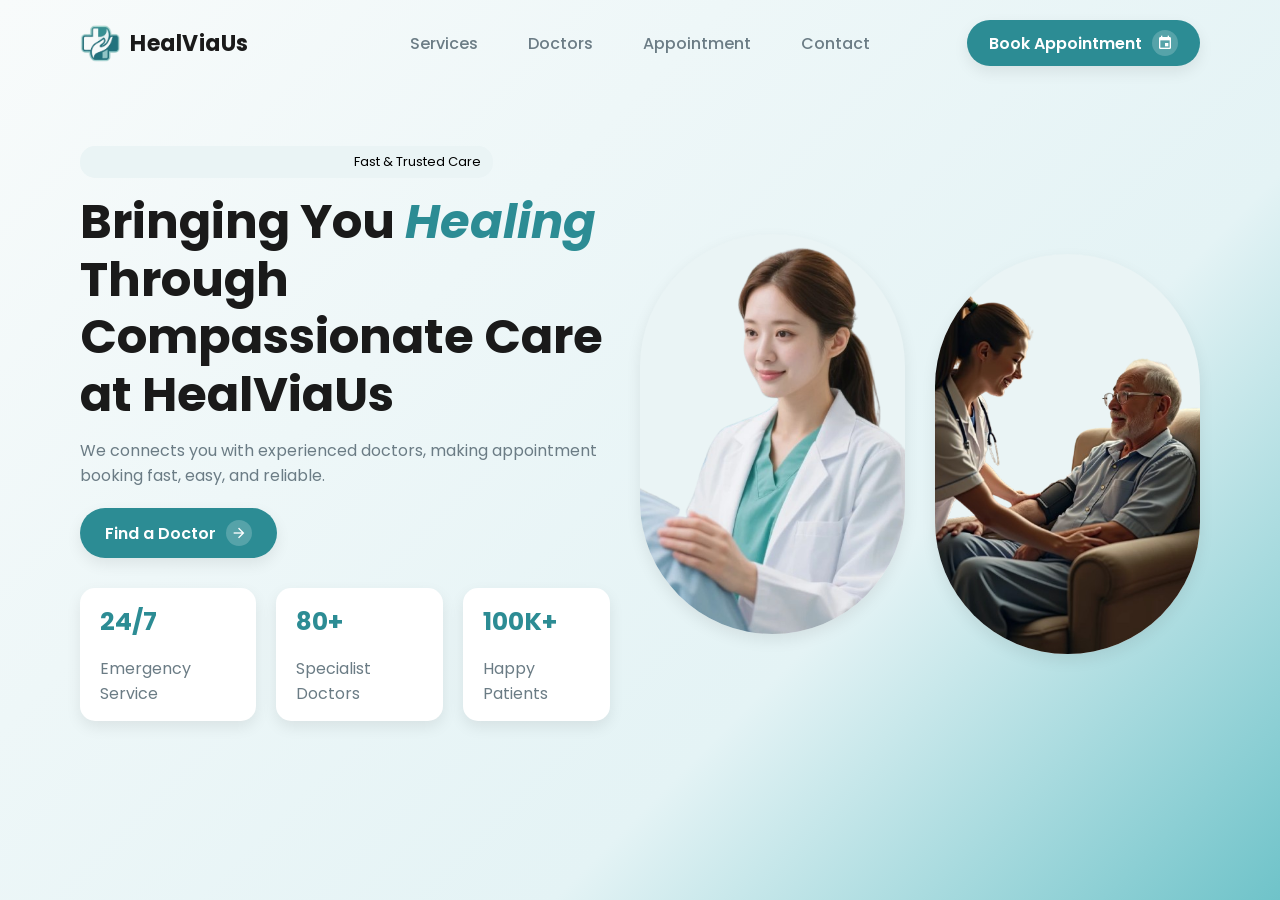
==== html/index.html @ 27df960b "First commit after hero section" ====
<!DOCTYPE html>
<html lang="en">
<head>
    <meta charset="UTF-8">
    <meta name="viewport" content="width=device-width, initial-scale=1.0">
    <title>HealViaUs</title>

    <!-- Google Fonts -->
    <link href="https://fonts.googleapis.com/css2?family=Poppins:wght@300;400;500;600;700&display=swap" rel="stylesheet">

    <!-- Google Icons -->
    <link href="https://fonts.googleapis.com/icon?family=Material+Icons" rel="stylesheet">

    <link rel="stylesheet" href="../css/style.css">
</head>

<body>

<!-- HERO BACKGROUND (Navbar + Hero will go inside this) -->
<div class="hero-bg">

    <!-- NAVBAR -->
    <header class="navbar">

        <!-- LOGO (HOME LINK) -->
        <a href="index.html" class="logo">
            <img src="../images/logo.png" alt="HealViaUs Logo">
            <span>HealViaUs</span>
        </a>

        <!-- NAV LINKS -->
        <nav class="nav-links">
            <a href="services.html">Services</a>
            <a href="doctors.html">Doctors</a>
            <a href="appointment.html">Appointment</a>
            <a href="contact.html">Contact</a>
        </nav>

        <!-- CTA BUTTON -->
        <div class="nav-btn">
            <a href="appointment.html" class="book-btn">
                Book Appointment
                <span class="material-icons icon-circle">event</span>
            </a>
        </div>

    </header>

    <section class="hero">

    <!-- LEFT TEXT (50%) -->
    <div class="hero-text">
         <!-- TAG WITH ICON -->
        <span class="tag">
            <span class="material-icons tag-icon">medical_services</span>
            Fast & Trusted Care
        </span>


        <h1>
            Bringing You <span class="highlight">Healing</span><br>
            Through Compassionate Care <br>
            at HealViaUs
        </h1>

        <p>
            We connects you with experienced doctors, 
            making appointment booking fast, easy, and reliable.
        </p>

        <!-- NEW BUTTON -->
        <a href="doctors.html" class="hero-btn">
            Find a Doctor
            <span class="material-icons icon-circle">arrow_forward</span>
        </a>

        <!-- STATS -->
        <div class="hero-stats">
            <div>
                <h3>24/7</h3>
                <p>Emergency Service</p>
            </div>
            <div>
                <h3>80+</h3>
                <p>Specialist Doctors</p>
            </div>
            <div>
                <h3>100K+</h3>
                <p>Happy Patients</p>
            </div>
        </div>
    </div>

    <!-- DOCTOR IMAGE (25%) -->
    <div class="hero-img">
        <img src="../images/hero-doctor.png" alt="Doctor">
    </div>

    <!-- SECOND IMAGE (25%) -->
    <div class="hero-img second">
        <img src="../images/hero-care.png" alt="Medical">
    </div>

</section>

</div>

<script src="../js/script.js"></script>

</body>
</html>
---- css/style.css ----
:root {
    /* PRIMARY TEAL GRADIENT */
    --primary-dark: #1f6f78;
    --primary-main: #2c8c94;
    --primary-light: #6fc3c9;

    /* BACKGROUND */
    --bg-white: #ffffff;
    --bg-light: #f8fbfb;
    --bg-card: #eaf4f5;

    /* TEXT */
    --text-dark: #1a1a1a;
    --text-medium: #6b7c85;
    --text-light: #ffffff;

    /* ACCENTS */
    --accent-blue: #3aa6b9;

    /* SHADOW */
    --shadow-soft: 0 6px 15px rgba(0,0,0,0.08);
}

/* RESET */
* {
    margin: 0;
    padding: 0;
    box-sizing: border-box;
}

/* BODY */
body {
    font-family: 'Poppins', sans-serif;
    background: var(--bg-light);
}

/* HERO BACKGROUND (NOW LIGHT GRADIENT ✅) */
.hero-bg {
    background: linear-gradient(
        135deg,
        #f8fbfb,
        #eef7f8,
        #e4f3f5,
        var(--primary-light) /* subtle blend */
    );
    min-height: 100vh;
}


/* NAVBAR */
.navbar {
    display: grid;
    grid-template-columns: 1fr auto 1fr;
    align-items: center;
    padding: 20px 80px;
}

/* LOGO */
.logo {
    display: flex;
    align-items: center;
    gap: 10px;
    text-decoration: none;
}

.logo img {
    width: 40px;
    height: 40px;
    object-fit: contain;
}

.logo span {
    font-size: 22px;
    font-weight: 700;
    color: var(--text-dark); /* FIXED for light bg */
    letter-spacing: 0.5px;
}

/* NAV LINKS */
.nav-links {
    display: flex;
    gap: 50px;
    justify-self: center;
}

.nav-links a {
    text-decoration: none;
    color: var(--text-medium); /* FIXED */
    font-weight: 500;
    font-size: 16px;
    transition: all 0.3s ease;
}

/* HOVER */
.nav-links a:hover {
    color: var(--primary-main); /* NICE subtle hover */
}

/* ACTIVE */
.nav-links .active {
    color: var(--primary-main);
    border-bottom: 2px solid var(--primary-main);
    padding-bottom: 5px;
}

/* BUTTON WRAPPER */
.nav-btn {
    justify-self: end;
}

/* BOOK BUTTON (NO GREEN ✅) */
.book-btn {
    display: flex;
    align-items: center;
    gap: 10px;
    background: var(--primary-main); /* THEME COLOR */
    color: var(--text-light);
    border: none;
    padding: 10px 22px;
    border-radius: 30px;
    font-weight: 600;
    cursor: pointer;
    box-shadow: var(--shadow-soft);
    transition: all 0.3s ease;
    text-decoration: none;
}

/* HOVER */
.book-btn:hover {
    transform: translateY(-2px);
    background: var(--primary-dark);
}

/* ICON (NO GREEN ANYMORE ✅) */
.icon-circle {
    background: rgba(255,255,255,0.2);
    color: white;
    padding: 5px;
    border-radius: 50%;
    font-size: 16px;
    display: flex;
    align-items: center;
    justify-content: center;
}
/* HERO SECTION */
/* HERO LAYOUT */
.hero {
    display: grid;
    grid-template-columns: 2fr 1fr 1fr; /* 50% 25% 25% */
    align-items: center;
    padding: 60px 80px;
    gap: 30px;
}

/* TEXT AREA */
.hero-text h1 {
    font-size: 48px;
    font-weight: 700;
    color: var(--text-dark);
    line-height: 1.2;
}

.highlight {
    color: var(--primary-main);
    font-weight: 700;
    font-style: italic;
}

.hero-text p {
    margin-top: 15px;
    color: var(--text-medium);
    font-size: 16px;
}

/* TAG */
.tag {
    display: inline-flex;
    align-items: center;
    gap: 6px;
    background: var(--bg-card);
    padding: 6px 12px;
    border-radius: 15px;
    font-size: 13px;
    margin-bottom: 15px;
}

.tag-icon {
    font-size: 16px;
    color: var(--primary-main);
}
/* BUTTON */
.hero-btn {
    margin-top: 20px;
    display: inline-flex;
    align-items: center;
    gap: 10px;
    background: var(--primary-main);
    color: white;
    padding: 12px 25px;
    border-radius: 25px;
    text-decoration: none;
    font-weight: 600;
    box-shadow: var(--shadow-soft);
}

/* STATS */
/* STATS CONTAINER */
.hero-stats {
    display: flex;
    gap: 20px;
    margin-top: 30px;
}

/* EACH STAT BOX */
.hero-stats div {
    background: var(--bg-white);
    padding: 15px 20px;
    border-radius: 15px;
    box-shadow: var(--shadow-soft);
    min-width: 120px;
    transition: 0.3s;
}

/* HOVER EFFECT (nice touch 👀) */
.hero-stats div:hover {
    transform: translateY(-3px);
}

/* NUMBER */
.hero-stats h3 {
    font-size: 25px;
    color: var(--primary-main);
    margin-bottom: 5px;
}

/* TEXT */
.hero-stats p {
    font-size: 16px;
    color: var(--text-medium);
}

/* CAPSULE IMAGE STYLE */
.hero-img {
    height: 400px;
    border-radius: 200px; /* capsule shape */
    overflow: hidden;
    box-shadow: var(--shadow-soft);
    background: var(--bg-card);
}

.hero-img img {
    width: 100%;
    height: 100%;
    object-fit: cover;
}

/* SECOND IMAGE SLIGHT OFFSET */
.hero-img.second {
    margin-top: 40px;
}
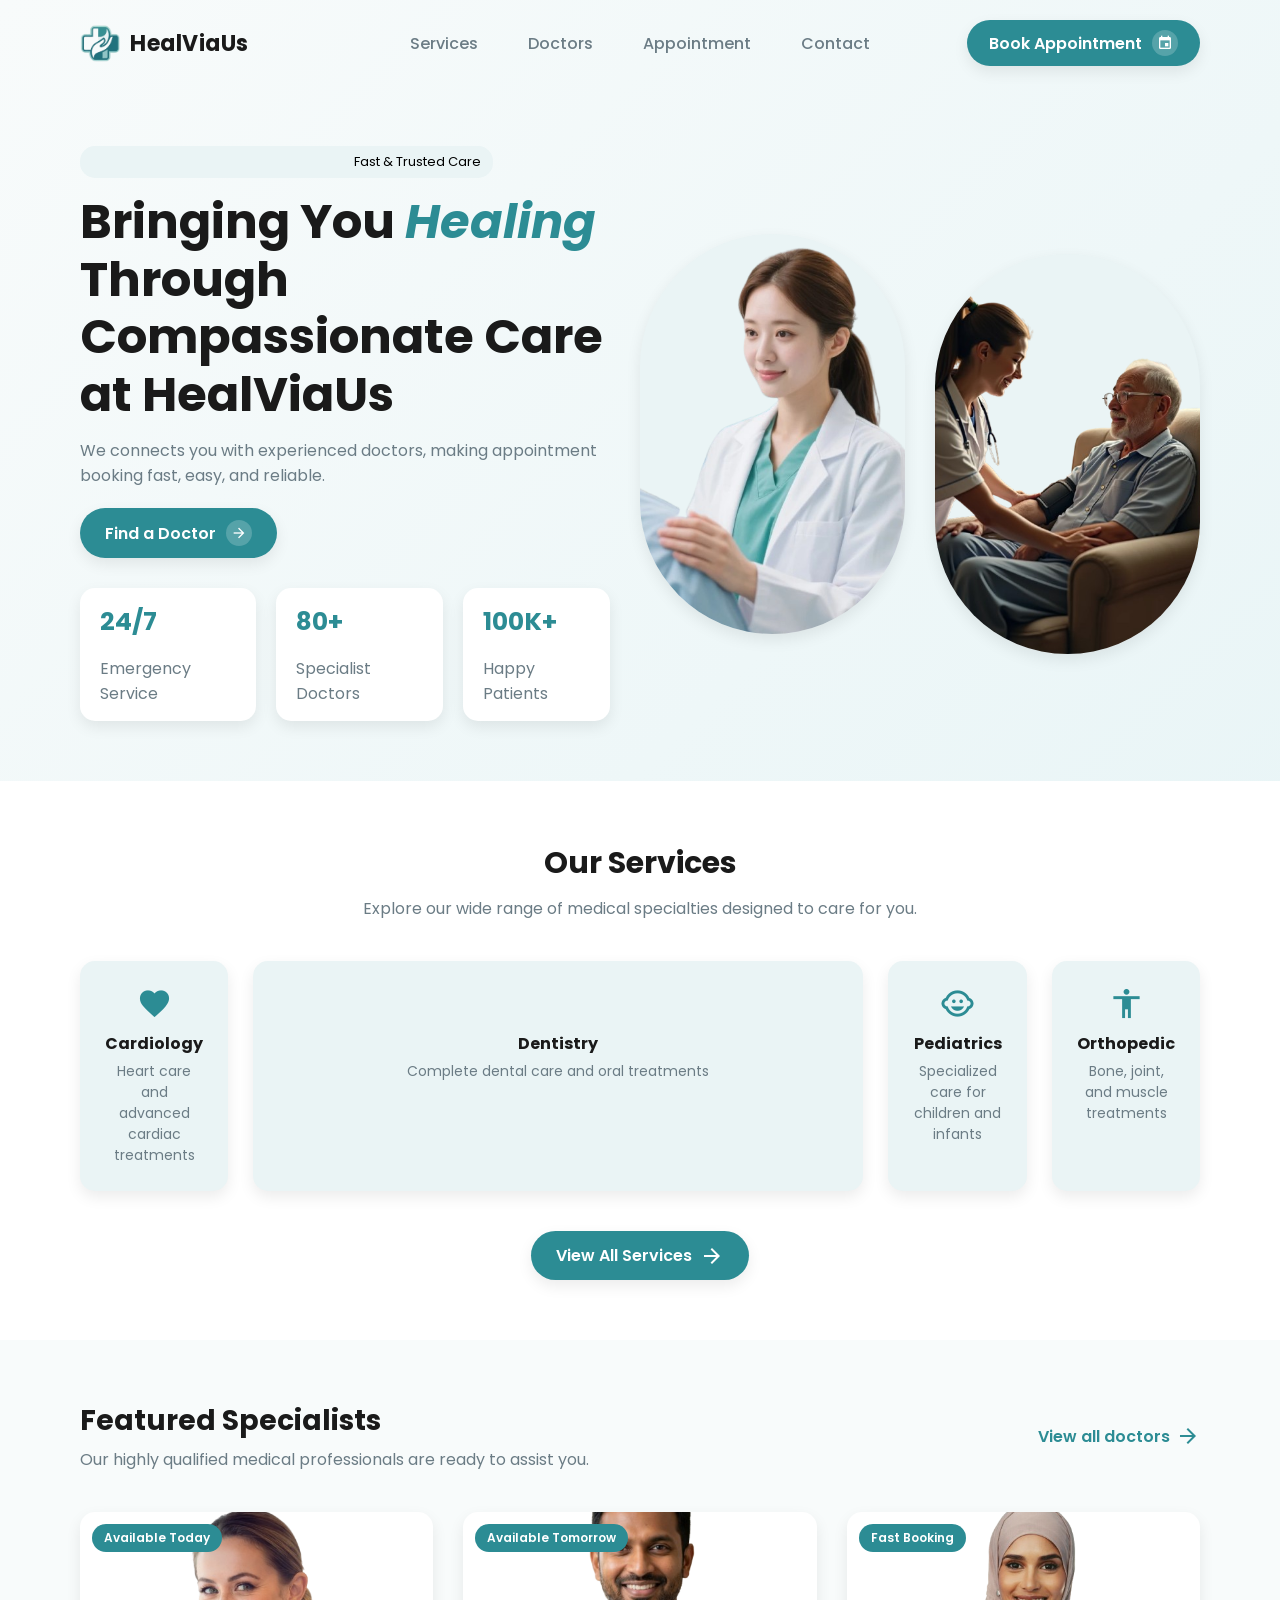
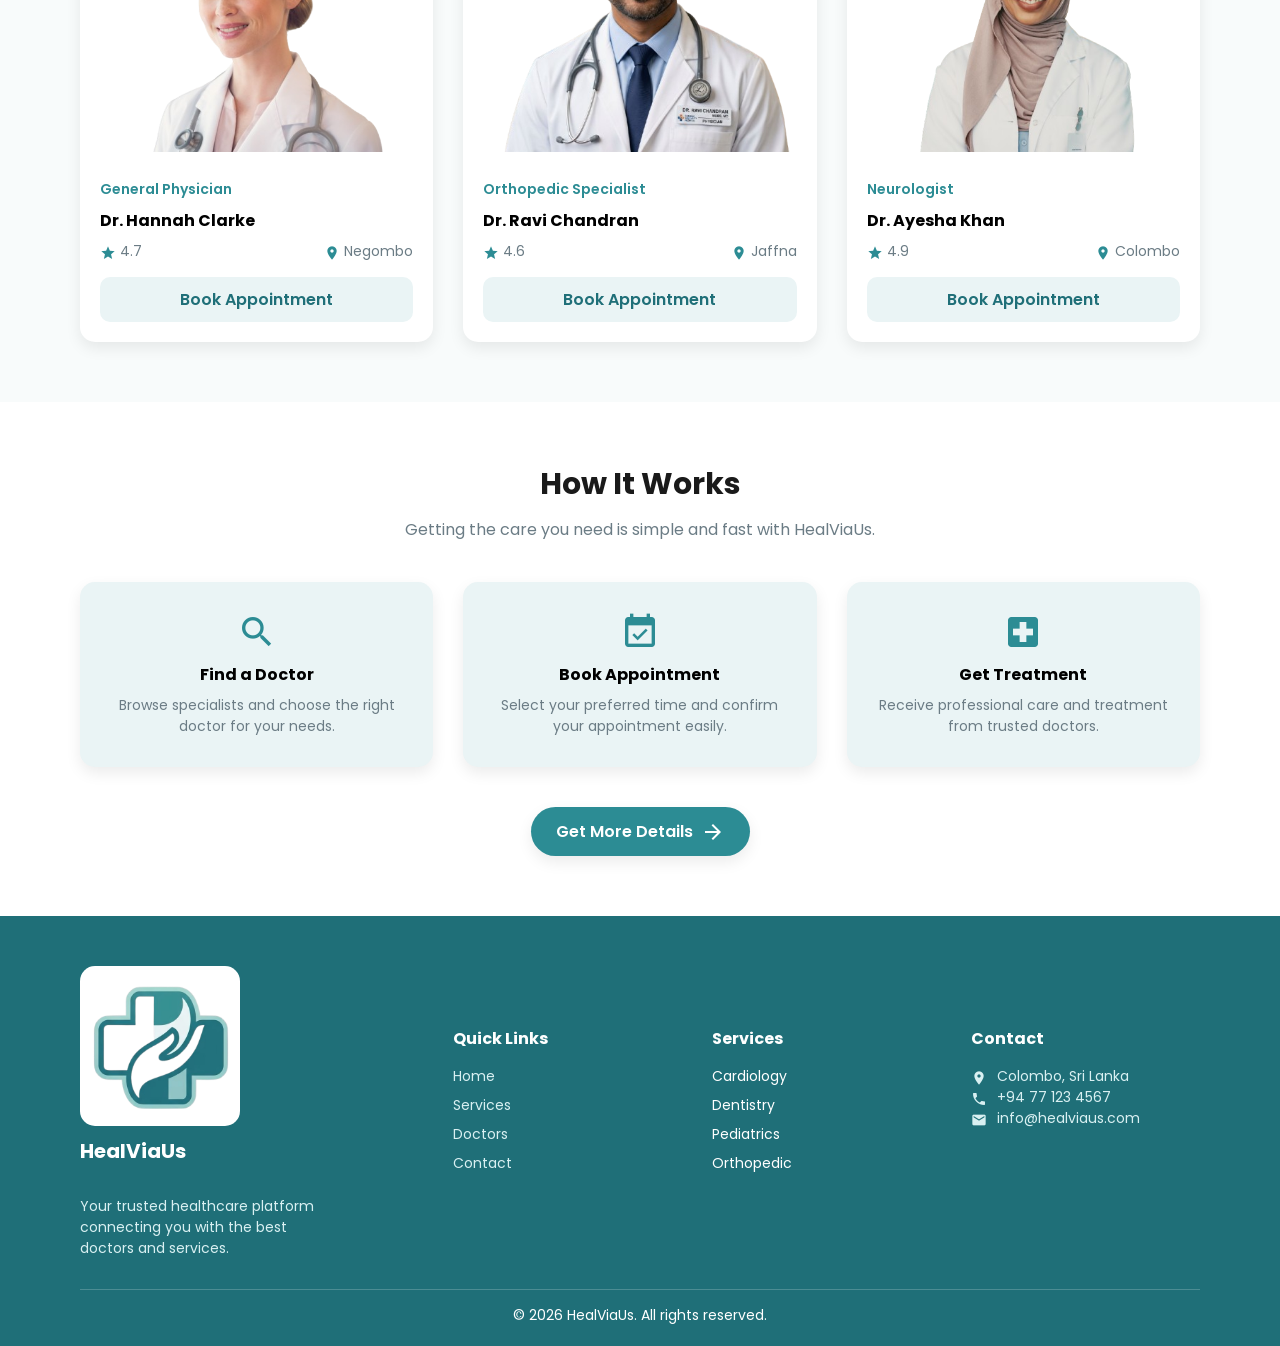
==== commit 2025efc4: "Third commit after reeaching level of CW" ====
--- a/html/index.html
+++ b/html/index.html
@@ -1,12 +1,14 @@
 <!DOCTYPE html>
 <html lang="en">
+
 <head>
     <meta charset="UTF-8">
     <meta name="viewport" content="width=device-width, initial-scale=1.0">
     <title>HealViaUs</title>
 
     <!-- Google Fonts -->
-    <link href="https://fonts.googleapis.com/css2?family=Poppins:wght@300;400;500;600;700&display=swap" rel="stylesheet">
+    <link href="https://fonts.googleapis.com/css2?family=Poppins:wght@300;400;500;600;700&display=swap"
+        rel="stylesheet">
 
     <!-- Google Icons -->
     <link href="https://fonts.googleapis.com/icon?family=Material+Icons" rel="stylesheet">
@@ -16,96 +18,340 @@
 
 <body>
 
-<!-- HERO BACKGROUND (Navbar + Hero will go inside this) -->
-<div class="hero-bg">
-
-    <!-- NAVBAR -->
-    <header class="navbar">
-
-        <!-- LOGO (HOME LINK) -->
-        <a href="index.html" class="logo">
-            <img src="../images/logo.png" alt="HealViaUs Logo">
-            <span>HealViaUs</span>
-        </a>
-
-        <!-- NAV LINKS -->
-        <nav class="nav-links">
-            <a href="services.html">Services</a>
-            <a href="doctors.html">Doctors</a>
-            <a href="appointment.html">Appointment</a>
-            <a href="contact.html">Contact</a>
-        </nav>
-
-        <!-- CTA BUTTON -->
-        <div class="nav-btn">
-            <a href="appointment.html" class="book-btn">
-                Book Appointment
-                <span class="material-icons icon-circle">event</span>
+    <!-- HERO BACKGROUND (Navbar + Hero will go inside this) -->
+    <div class="hero-bg">
+
+        <!-- NAVBAR -->
+        <header class="navbar">
+
+            <!-- LOGO (HOME LINK) -->
+            <a href="index.html" class="logo">
+                <img src="../images/logo.png" alt="HealViaUs Logo">
+                <span>HealViaUs</span>
             </a>
-        </div>
-
-    </header>
-
-    <section class="hero">
-
-    <!-- LEFT TEXT (50%) -->
-    <div class="hero-text">
-         <!-- TAG WITH ICON -->
-        <span class="tag">
-            <span class="material-icons tag-icon">medical_services</span>
-            Fast & Trusted Care
-        </span>
-
-
-        <h1>
-            Bringing You <span class="highlight">Healing</span><br>
-            Through Compassionate Care <br>
-            at HealViaUs
-        </h1>
-
-        <p>
-            We connects you with experienced doctors, 
-            making appointment booking fast, easy, and reliable.
-        </p>
-
-        <!-- NEW BUTTON -->
-        <a href="doctors.html" class="hero-btn">
-            Find a Doctor
-            <span class="material-icons icon-circle">arrow_forward</span>
-        </a>
-
-        <!-- STATS -->
-        <div class="hero-stats">
-            <div>
-                <h3>24/7</h3>
-                <p>Emergency Service</p>
-            </div>
-            <div>
-                <h3>80+</h3>
-                <p>Specialist Doctors</p>
-            </div>
-            <div>
-                <h3>100K+</h3>
-                <p>Happy Patients</p>
-            </div>
-        </div>
+
+            <!-- NAV LINKS -->
+            <nav class="nav-links">
+                <a href="services.html">Services</a>
+                <a href="doctors.html">Doctors</a>
+                <a href="appointment.html">Appointment</a>
+                <a href="contact.html">Contact</a>
+            </nav>
+
+            <!-- CTA BUTTON -->
+            <div class="nav-btn">
+                <a href="appointment1.html" class="book-btn">
+                    Book Appointment
+                    <span class="material-icons icon-circle">event</span>
+                </a>
+            </div>
+
+        </header>
+
+        <section class="hero">
+
+            <!-- LEFT TEXT (50%) -->
+            <div class="hero-text">
+                <!-- TAG WITH ICON -->
+                <span class="tag">
+                    <span class="material-icons tag-icon">medical_services</span>
+                    Fast & Trusted Care
+                </span>
+
+
+                <h1>
+                    Bringing You <span class="highlight">Healing</span><br>
+                    Through Compassionate Care <br>
+                    at HealViaUs
+                </h1>
+
+                <p>
+                    We connects you with experienced doctors,
+                    making appointment booking fast, easy, and reliable.
+                </p>
+
+                <!-- NEW BUTTON -->
+                <a href="doctors.html" class="hero-btn">
+                    Find a Doctor
+                    <span class="material-icons icon-circle">arrow_forward</span>
+                </a>
+
+                <!-- STATS -->
+                <div class="hero-stats">
+                    <div>
+                        <h3>24/7</h3>
+                        <p>Emergency Service</p>
+                    </div>
+                    <div>
+                        <h3>80+</h3>
+                        <p>Specialist Doctors</p>
+                    </div>
+                    <div>
+                        <h3>100K+</h3>
+                        <p>Happy Patients</p>
+                    </div>
+                </div>
+            </div>
+
+            <!-- DOCTOR IMAGE (25%) -->
+            <div class="hero-img">
+                <img src="../images/hero-doctor.png" alt="Doctor">
+            </div>
+
+            <!-- SECOND IMAGE (25%) -->
+            <div class="hero-img second">
+                <img src="../images/hero-care.png" alt="Medical">
+            </div>
+
+        </section>
+
+        <section class="home-services">
+
+            <h2>Our Services</h2>
+            <p class="section-subtitle">
+                Explore our wide range of medical specialties designed to care for you.
+            </p>
+
+            <div class="services-grid">
+
+                <div class="service-item">
+                    <span class="material-icons">favorite</span>
+                    <h4>Cardiology</h4>
+                    <p>Heart care and advanced cardiac treatments</p>
+                </div>
+
+                <div class="service-item">
+                    <span class="material-icons">medical_services</span>
+                    <h4>Dentistry</h4>
+                    <p>Complete dental care and oral treatments</p>
+                </div>
+
+                <div class="service-item">
+                    <span class="material-icons">child_care</span>
+                    <h4>Pediatrics</h4>
+                    <p>Specialized care for children and infants</p>
+                </div>
+
+                <div class="service-item">
+                    <span class="material-icons">accessibility</span>
+                    <h4>Orthopedic</h4>
+                    <p>Bone, joint, and muscle treatments</p>
+                </div>
+
+            </div>
+
+            <!-- BUTTON -->
+            <div class="services-btn-wrapper">
+                <a href="services.html" class="services-btn">
+                    View All Services
+                    <span class="material-icons">arrow_forward</span>
+                </a>
+            </div>
+
+        </section>
+        <section class="doctors" id="doctors">
+
+            <div class="doctor-header">
+
+                <div>
+                    <h2>Featured Specialists</h2>
+                    <p>Our highly qualified medical professionals are ready to assist you.</p>
+                </div>
+
+                <a href="doctors.html" class="view-all">
+                    View all doctors
+                    <span class="material-icons">arrow_forward</span>
+                </a>
+
+            </div>
+
+            <div class="doctor-grid">
+
+                <!-- Doctor 1 -->
+                <div class="doctor-card">
+                    <div class="doctor-image">
+                        <img src="../images/Dr. Hannah Clarke.png">
+                        <span class="availability">Available Today</span>
+                    </div>
+
+                    <div class="doctor-info">
+                        <p class="specialty">General Physician</p>
+                        <h4>Dr. Hannah Clarke</h4>
+
+                        <div class="doctor-meta">
+                            <span class="rating">
+                                <span class="material-icons">star</span> 4.7
+                            </span>
+                            <span class="location">
+                                <span class="material-icons">location_on</span> Negombo
+                            </span>
+                        </div>
+
+                        <a href="appointment1.html" class="btn-secondary">
+                            Book Appointment
+                        </a>
+                    </div>
+                </div>
+
+                <!-- Doctor 2 -->
+                <div class="doctor-card">
+                    <div class="doctor-image">
+                        <img src="../images/Dr. Ravi Chandran.png">
+                        <span class="availability">Available Tomorrow</span>
+                    </div>
+
+                    <div class="doctor-info">
+                        <p class="specialty">Orthopedic Specialist</p>
+                        <h4>Dr. Ravi Chandran</h4>
+
+                        <div class="doctor-meta">
+                            <span class="rating">
+                                <span class="material-icons">star</span> 4.6
+                            </span>
+                            <span class="location">
+                                <span class="material-icons">location_on</span> Jaffna
+                            </span>
+                        </div>
+
+                        <a href="appointment1.html" class="btn-secondary">
+                            Book Appointment
+                        </a>
+                    </div>
+                </div>
+
+                <!-- Doctor 3 -->
+                <div class="doctor-card">
+                    <div class="doctor-image">
+                        <img src="../images/Dr. Ayesha Khan.png">
+                        <span class="availability">Fast Booking</span>
+                    </div>
+
+                    <div class="doctor-info">
+                        <p class="specialty">Neurologist</p>
+                        <h4>Dr. Ayesha Khan</h4>
+
+                        <div class="doctor-meta">
+                            <span class="rating">
+                                <span class="material-icons">star</span> 4.9
+                            </span>
+                            <span class="location">
+                                <span class="material-icons">location_on</span> Colombo
+                            </span>
+                        </div>
+
+                        <a href="appointment1.html" class="btn-secondary">
+                            Book Appointment
+                        </a>
+                    </div>
+                </div>
+
+            </div>
+
+        </section>
+
+        <section class="how-it-works">
+
+            <h2>How It Works</h2>
+            <p class="section-subtitle">
+                Getting the care you need is simple and fast with HealViaUs.
+            </p>
+
+            <div class="steps-container">
+
+                <!-- STEP 1 -->
+                <div class="step-card">
+                    <span class="material-icons step-icon">search</span>
+                    <h4>Find a Doctor</h4>
+                    <p>Browse specialists and choose the right doctor for your needs.</p>
+                </div>
+
+                <!-- STEP 2 -->
+                <div class="step-card">
+                    <span class="material-icons step-icon">event_available</span>
+                    <h4>Book Appointment</h4>
+                    <p>Select your preferred time and confirm your appointment easily.</p>
+                </div>
+
+                <!-- STEP 3 -->
+                <div class="step-card">
+                    <span class="material-icons step-icon">local_hospital</span>
+                    <h4>Get Treatment</h4>
+                    <p>Receive professional care and treatment from trusted doctors.</p>
+                </div>
+
+            </div>
+
+            <!-- CTA BUTTON -->
+            <div class="how-btn-wrapper">
+                <a href="contact.html" class="how-btn">
+                    Get More Details
+                    <span class="material-icons">arrow_forward</span>
+                </a>
+            </div>
+
+        </section>
+
+        <footer class="footer">
+
+            <div class="footer-container">
+
+                <!-- LOGO + ABOUT -->
+                <div class="footer-col footer-brand">
+
+                    <div class="footer-logo">
+                        <img src="../images/logo.png" alt="HealViaUs Logo">
+                        <h3>HealViaUs</h3>
+                    </div>
+
+                    <p>
+                        Your trusted healthcare platform connecting you with the best doctors and services.
+                    </p>
+
+                </div>
+
+                <!-- QUICK LINKS -->
+                <div class="footer-col">
+                    <h4>Quick Links</h4>
+                    <ul>
+                        <li><a href="index.html">Home</a></li>
+                        <li><a href="services.html">Services</a></li>
+                        <li><a href="doctors.html">Doctors</a></li>
+                        <li><a href="contact.html">Contact</a></li>
+                    </ul>
+                </div>
+
+                <!-- SERVICES -->
+                <div class="footer-col">
+                    <h4>Services</h4>
+                    <ul>
+                        <li>Cardiology</li>
+                        <li>Dentistry</li>
+                        <li>Pediatrics</li>
+                        <li>Orthopedic</li>
+                    </ul>
+                </div>
+
+                <!-- CONTACT -->
+                <div class="footer-col">
+                    <h4>Contact</h4>
+                    <p><span class="material-icons">location_on</span> Colombo, Sri Lanka</p>
+                    <p><span class="material-icons">call</span> +94 77 123 4567</p>
+                    <p><span class="material-icons">email</span> info@healviaus.com</p>
+                </div>
+
+            </div>
+
+            <!-- BOTTOM -->
+            <div class="footer-bottom">
+                <p>© 2026 HealViaUs. All rights reserved.</p>
+            </div>
+
+        </footer>
+
     </div>
 
-    <!-- DOCTOR IMAGE (25%) -->
-    <div class="hero-img">
-        <img src="../images/hero-doctor.png" alt="Doctor">
-    </div>
-
-    <!-- SECOND IMAGE (25%) -->
-    <div class="hero-img second">
-        <img src="../images/hero-care.png" alt="Medical">
-    </div>
-
-</section>
-
-</div>
-
-<script src="../js/script.js"></script>
+    <script src="../javascript/"></script>
 
 </body>
+
 </html>
--- a/css/style.css
+++ b/css/style.css
@@ -257,4 +257,389 @@
 /* SECOND IMAGE SLIGHT OFFSET */
 .hero-img.second {
     margin-top: 40px;
+}
+
+/* SECTION */
+.home-services {
+    text-align: center;
+    padding: 60px 80px;
+    background: var(--bg-white);
+}
+
+/* TITLE */
+.home-services h2 {
+    font-size: 30px;
+    color: var(--text-dark);
+}
+
+/* SUBTITLE */
+.section-subtitle {
+    color: var(--text-medium);
+    margin-top: 10px;
+}
+
+/* GRID */
+.services-grid {
+    display: grid;
+    grid-template-columns: repeat(4, 1fr);
+    gap: 25px;
+    margin-top: 40px;
+}
+
+/* CARD */
+.service-item {
+    background: var(--bg-card);
+    padding: 25px;
+    border-radius: 15px;
+    box-shadow: var(--shadow-soft);
+    transition: 0.3s;
+}
+
+.service-item:hover {
+    transform: translateY(-5px);
+}
+
+/* ICON */
+.service-item .material-icons {
+    font-size: 35px;
+    color: var(--primary-main);
+    margin-bottom: 10px;
+}
+
+/* TITLE */
+.service-item h4 {
+    margin-bottom: 5px;
+    color: var(--text-dark);
+}
+
+/* TEXT */
+.service-item p {
+    font-size: 14px;
+    color: var(--text-medium);
+}
+
+/* BUTTON */
+.services-btn-wrapper {
+    margin-top: 40px;
+}
+
+.services-btn {
+    display: inline-flex;
+    align-items: center;
+    gap: 8px;
+    background: var(--primary-main);
+    color: white;
+    padding: 12px 25px;
+    border-radius: 25px;
+    text-decoration: none;
+    font-weight: 600;
+    box-shadow: var(--shadow-soft);
+}
+
+.services-btn:hover {
+    background: var(--primary-dark);
+}
+
+/* SECTION */
+.doctors {
+    padding: 60px 80px;
+    background: var(--bg-light);
+}
+
+/* HEADER */
+.doctor-header {
+    display: flex;
+    justify-content: space-between;
+    align-items: center;
+    margin-bottom: 40px;
+}
+
+.doctor-header h2 {
+    font-size: 28px;
+    color: var(--text-dark);
+}
+
+.doctor-header p {
+    color: var(--text-medium);
+    margin-top: 5px;
+}
+
+/* VIEW ALL BUTTON */
+.view-all {
+    display: flex;
+    align-items: center;
+    gap: 6px;
+    color: var(--primary-main);
+    text-decoration: none;
+    font-weight: 600;
+}
+
+.view-all:hover {
+    color: var(--primary-dark);
+}
+
+/* GRID */
+.doctor-grid {
+    display: grid;
+    grid-template-columns: repeat(3, 1fr);
+    gap: 30px;
+}
+
+/* CARD */
+.doctor-card {
+    background: var(--bg-white);
+    border-radius: 15px;
+    overflow: hidden;
+    box-shadow: var(--shadow-soft);
+    transition: 0.3s;
+}
+
+.doctor-card:hover {
+    transform: translateY(-6px);
+}
+
+/* IMAGE */
+.doctor-image {
+    position: relative;
+}
+
+.doctor-image img {
+    width: 100%;
+    height: 240px;
+    object-fit: cover;
+}
+
+/* BADGE */
+.availability {
+    position: absolute;
+    top: 12px;
+    left: 12px;
+    background: var(--primary-main);
+    color: var(--text-light);
+    padding: 5px 12px;
+    border-radius: 20px;
+    font-size: 12px;
+    font-weight: 600;
+}
+
+/* INFO */
+.doctor-info {
+    padding: 20px;
+}
+
+.specialty {
+    color: var(--primary-main);
+    font-size: 14px;
+    font-weight: 600;
+}
+
+.doctor-info h4 {
+    margin: 8px 0;
+}
+
+/* META */
+.doctor-meta {
+    display: flex;
+    justify-content: space-between;
+    font-size: 14px;
+    color: var(--text-medium);
+    margin-bottom: 15px;
+}
+
+/* ICONS */
+.doctor-meta .material-icons {
+    font-size: 16px;
+    vertical-align: middle;
+    color: var(--primary-main);
+}
+
+/* BUTTON */
+.btn-secondary {
+    display: block;
+    text-align: center;
+    background: var(--bg-card);
+    color: var(--primary-dark);
+    padding: 10px;
+    border-radius: 10px;
+    text-decoration: none;
+    font-weight: 600;
+    transition: 0.3s;
+}
+
+.btn-secondary:hover {
+    background: var(--primary-main);
+    color: white;
+}
+
+/* SECTION */
+.how-it-works {
+    padding: 60px 80px;
+    text-align: center;
+    background: var(--bg-white);
+}
+
+/* TITLE */
+.how-it-works h2 {
+    font-size: 30px;
+    color: var(--text-dark);
+}
+
+.section-subtitle {
+    margin-top: 10px;
+    color: var(--text-medium);
+}
+
+/* STEPS GRID */
+.steps-container {
+    display: grid;
+    grid-template-columns: repeat(3, 1fr);
+    gap: 30px;
+    margin-top: 40px;
+}
+
+/* CARD */
+.step-card {
+    background: var(--bg-card);
+    padding: 30px;
+    border-radius: 15px;
+    box-shadow: var(--shadow-soft);
+    transition: 0.3s;
+}
+
+.step-card:hover {
+    transform: translateY(-5px);
+}
+
+/* ICON */
+.step-icon {
+    font-size: 40px;
+    color: var(--primary-main);
+    margin-bottom: 10px;
+}
+
+/* TEXT */
+.step-card h4 {
+    margin-bottom: 8px;
+}
+
+.step-card p {
+    font-size: 14px;
+    color: var(--text-medium);
+}
+
+/* BUTTON */
+.how-btn-wrapper {
+    margin-top: 40px;
+}
+
+.how-btn {
+    display: inline-flex;
+    align-items: center;
+    gap: 8px;
+    background: var(--primary-main);
+    color: white;
+    padding: 12px 25px;
+    border-radius: 25px;
+    text-decoration: none;
+    font-weight: 600;
+    box-shadow: var(--shadow-soft);
+}
+
+.how-btn:hover {
+    background: var(--primary-dark);
+}
+
+/* FOOTER */
+.footer {
+    background: var(--primary-dark);
+    color: var(--text-light);
+    padding: 50px 80px 20px;
+}
+
+/* BRAND COLUMN */
+.footer-brand {
+    max-width: 260px;
+}
+
+/* LOGO IN FOOTER */
+.footer-logo {
+    display: flex;
+    flex-direction: column;
+    align-items: flex-start;
+    gap: 10px;
+    margin-bottom: 15px;
+}
+
+/* IMAGE */
+.footer-logo img {
+    width: 160px;
+    height: 160px;
+    object-fit: contain;
+    background: white;       /* 👈 makes it pop */
+    padding: 10px;
+    border-radius: 15px;
+}
+
+/* TEXT */
+.footer-logo h3 {
+    margin: 0;
+    font-size: 20px;
+    color: var(--text-light);
+}
+
+/* CONTAINER */
+.footer-container {
+    display: grid;
+    grid-template-columns: 1.5fr 1fr 1fr 1fr;
+    gap: 30px;
+}
+
+/* COLUMN */
+.footer-col h3,
+.footer-col h4 {
+    margin-bottom: 15px;
+}
+
+.footer-col p {
+    font-size: 14px;
+    color: #d9f0f2;
+}
+
+/* LINKS */
+.footer-col ul {
+    list-style: none;
+}
+
+.footer-col ul li {
+    margin-bottom: 8px;
+    font-size: 14px;
+}
+
+.footer-col ul li a {
+    text-decoration: none;
+    color: #d9f0f2;
+    transition: 0.3s;
+}
+
+.footer-col ul li a:hover {
+    color: white;
+}
+
+/* ICONS */
+.footer-col .material-icons {
+    font-size: 16px;
+    vertical-align: middle;
+    margin-right: 6px;
+}
+
+/* BOTTOM */
+.footer-bottom {
+    margin-top: 30px;
+    text-align: center;
+    border-top: 1px solid rgba(255,255,255,0.2);
+    padding-top: 15px;
+    font-size: 14px;
+}
+.footer-col:not(.footer-brand) {
+    margin-top: 60px; /* 👈 adjust (20–50px as you like) */
 }
